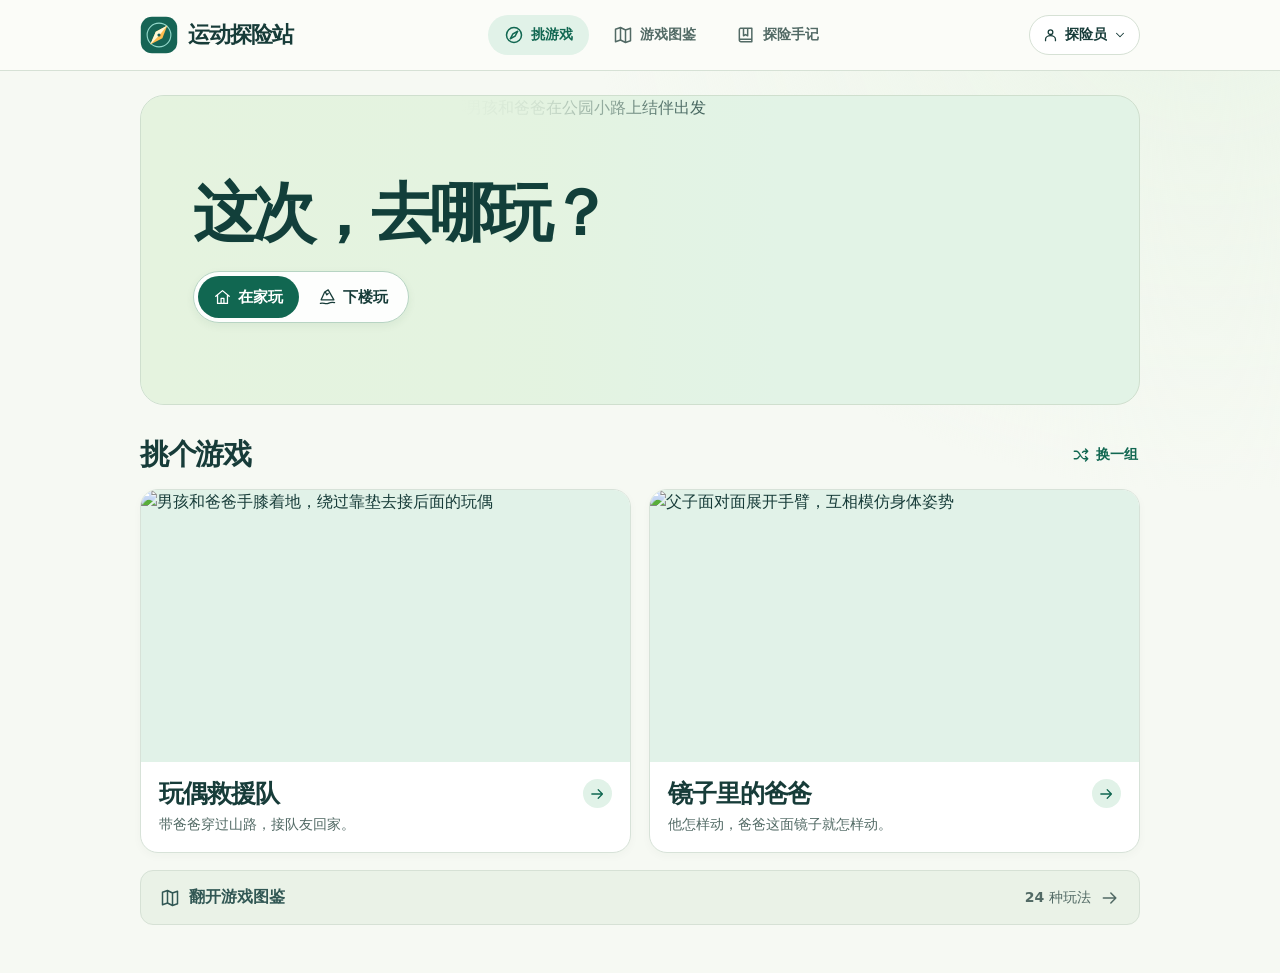
==== play/index.html @ 9a11d09f "Add the independent family movement game guide" ====
<!doctype html>
<html lang="zh-CN">
<head>
  <meta charset="utf-8">
  <meta name="viewport" content="width=device-width,initial-scale=1,viewport-fit=cover">
  <meta name="theme-color" content="#f7faf5">
  <meta name="description" content="挑一个亲子运动游戏，在家或下楼，带爸爸玩出自己的规则。">
  <title>运动探险站 · 亲子小游戏</title>
  <link rel="icon" type="image/svg+xml" href="./compass.svg">
  <link rel="stylesheet" href="./play.css">
  <script defer src="./games.js"></script>
  <script defer src="./app.js"></script>
</head>
<body>
  <svg class="symbols" xmlns="http://www.w3.org/2000/svg" aria-hidden="true">
    <symbol id="i-compass" viewBox="0 0 24 24"><circle cx="12" cy="12" r="9"/><path d="m16.5 7.5-3.2 5.8-5.8 3.2 3.2-5.8z"/></symbol>
    <symbol id="i-map" viewBox="0 0 24 24"><path d="m3 5 6-2 6 3 6-2v15l-6 2-6-3-6 2zM9 3v15m6-12v15"/></symbol>
    <symbol id="i-book" viewBox="0 0 24 24"><path d="M5 4h14v16H6a2 2 0 0 1-2-2V6a2 2 0 0 1 1-2ZM5 17h14M9 4v9l2.5-1.5L14 13V4"/></symbol>
    <symbol id="i-home" viewBox="0 0 24 24"><path d="m2.5 11 9.5-8 9.5 8M5 9.5V21h14V9.5M10 21v-7h4v7"/></symbol>
    <symbol id="i-out" viewBox="0 0 24 24"><path d="m8 5 5-3 8 14H3L8 5Zm1 0 2 4 2-2M2 21c4-2 7 2 11 0s6-2 9-1"/></symbol>
    <symbol id="i-change" viewBox="0 0 24 24"><path d="M3 7h3c4 0 6 10 10 10h5m-3-3 3 3-3 3M3 17h3c1.5 0 2.8-1.5 4-3.5M14 8.5c.8-1 1.6-1.5 3-1.5h4m-3-3 3 3-3 3"/></symbol>
    <symbol id="i-arrow" viewBox="0 0 24 24"><path d="M4 12h15m-6-6 6 6-6 6"/></symbol>
    <symbol id="i-chevron" viewBox="0 0 24 24"><path d="m6 9 6 6 6-6"/></symbol>
    <symbol id="i-heart" viewBox="0 0 24 24"><path d="M20.5 5.4a5 5 0 0 0-7.1 0L12 6.9l-1.4-1.5a5 5 0 0 0-7.1 7.1L12 21l8.5-8.5a5 5 0 0 0 0-7.1Z"/></symbol>
    <symbol id="i-edit" viewBox="0 0 24 24"><path d="m14.5 5.5 4 4M4 20l4.8-1.1L20 7.7a2.8 2.8 0 0 0-4-4L4.8 15Z"/></symbol>
    <symbol id="i-person" viewBox="0 0 24 24"><circle cx="12" cy="8" r="3.3"/><path d="M5 20v-2a7 5 0 0 1 14 0v2"/></symbol>
    <symbol id="i-close" viewBox="0 0 24 24"><path d="m6 6 12 12M18 6 6 18"/></symbol>
    <symbol id="i-expand" viewBox="0 0 24 24"><path d="M3 9V3h6m6 0h6v6m0 6v6h-6m-6 0H3v-6"/></symbol>
    <symbol id="i-search" viewBox="0 0 24 24"><circle cx="10" cy="10" r="6.5"/><path d="m15 15 6 6"/></symbol>
    <symbol id="i-filter" viewBox="0 0 24 24"><path d="M3 6h7m5 0h6M3 18h12m4 0h2"/><circle cx="12.5" cy="6" r="2.4"/><circle cx="17" cy="18" r="2.4"/></symbol>
    <symbol id="i-spark" viewBox="0 0 24 24"><path d="m13 3 1.9 6.1L21 11l-6.1 1.9L13 19l-1.9-6.1L5 11l6.1-1.9L13 3Zm-8 12 .8 2.2L8 18l-2.2.8L5 21l-.8-2.2L2 18l2.2-.8z"/></symbol>
    <symbol id="i-flag" viewBox="0 0 24 24"><path d="M5 22V3c5-3 8 3 14 0v10c-6 3-9-3-14 0"/></symbol>
    <symbol id="i-leaf" viewBox="0 0 24 24"><path d="M5 19C0 8 10 3 21 3c0 11-5 18-14 15M4 21l10-11"/></symbol>
    <symbol id="i-foot" viewBox="0 0 24 24"><path d="M7 13c-1 1-3 1-3 4s3 4 4 1l.5-3M16 11c1 1 3 1 3 4s-3 4-4 1l-.5-3"/><ellipse cx="8" cy="8" rx="2.4" ry="4" transform="rotate(12 8 8)"/><ellipse cx="15" cy="6" rx="2.2" ry="3.5" transform="rotate(-15 15 6)"/></symbol>
    <symbol id="i-check" viewBox="0 0 24 24"><path d="m4 12 5 5L20 6"/></symbol>
  </svg>
  <header class="topbar"><div class="wrap top-inner">
    <a class="brand" href="#pick" aria-label="运动探险站首页"><img src="./compass.svg" width="40" height="40" alt=""><span>运动探险站</span></a>
    <nav class="desk-nav" aria-label="主导航">
      <a data-tab="pick" href="#pick"><svg class="icon"><use href="#i-compass"/></svg>挑游戏</a>
      <a data-tab="library" href="#library"><svg class="icon"><use href="#i-map"/></svg>游戏图鉴</a>
      <a data-tab="notes" href="#notes"><svg class="icon"><use href="#i-book"/></svg>探险手记</a>
    </nav>
    <button id="profileToggle" class="profile-chip" type="button" aria-haspopup="dialog"><svg class="icon"><use href="#i-person"/></svg><span id="profileLabel">探险员</span><svg class="icon small"><use href="#i-chevron"/></svg></button>
  </div></header>
  <main class="wrap" id="main">
    <section id="pickView">
      <div class="hero">
        <picture><source media="(max-width:600px)" srcset="./assets/cover-mobile.webp"><img src="./assets/cover.webp" fetchpriority="high" alt="男孩和爸爸在公园小路上结伴出发"></picture>
        <div class="hero-copy"><h1><span>这次，</span><span>去哪玩？</span></h1>
          <div class="place-pick" role="group" aria-label="推荐游戏的场地">
            <button type="button" data-place="home" aria-pressed="true"><svg class="icon"><use href="#i-home"/></svg>在家玩</button>
            <button type="button" data-place="out" aria-pressed="false"><svg class="icon"><use href="#i-out"/></svg>下楼玩</button>
          </div>
        </div>
      </div>
      <div class="section-head"><h2>挑个游戏</h2><button type="button" id="shuffle" class="plain"><svg class="icon"><use href="#i-change"/></svg>换一组</button></div>
      <div class="pair" id="picks"></div>
      <a href="#library" class="library-link"><span><svg class="icon"><use href="#i-map"/></svg>翻开游戏图鉴</span><span class="library-count"><span id="totalGames"></span><svg class="icon"><use href="#i-arrow"/></svg></span></a>
    </section>
    <section id="libraryView" hidden>
      <div class="view-heading"><h1>游戏图鉴</h1></div>
      <div class="library-tools"><label class="search"><svg class="icon"><use href="#i-search"/></svg><input id="search" type="search" maxlength="40" placeholder="找游戏、动作或道具" aria-label="搜索游戏"></label><button id="filterToggle" class="chip" type="button" aria-expanded="false" aria-controls="filters"><svg class="icon"><use href="#i-filter"/></svg>筛选</button></div>
      <div id="filters" class="filter-panel" hidden></div>
      <p id="resultCount" class="result-count" role="status"></p><div id="libraryGrid" class="library-grid"></div>
    </section>
    <section id="notesView" hidden><div class="view-heading"><h1>探险手记</h1><p id="noteOwner"></p></div>
      <div id="noteTabs" class="note-tabs" role="group" aria-label="手记内容"><button type="button" data-note-tab="stories" aria-pressed="true">我的发现</button><button type="button" data-note-tab="favs" aria-pressed="false">还想再玩</button></div>
      <div id="journalContent"></div>
    </section>
    <noscript><p>请在浏览器开启 JavaScript，再来挑游戏。</p></noscript>
  </main>
  <nav class="mobile-nav" aria-label="底部导航">
    <a data-tab="pick" href="#pick"><svg class="icon"><use href="#i-compass"/></svg>挑游戏</a>
    <a data-tab="library" href="#library"><svg class="icon"><use href="#i-map"/></svg>游戏图鉴</a>
    <a data-tab="notes" href="#notes"><svg class="icon"><use href="#i-book"/></svg>探险手记</a>
  </nav>
  <dialog id="gameDialog" aria-labelledby="detailTitle"></dialog>
  <dialog id="imageDialog" class="image-dialog" aria-label="游戏大图"></dialog>
  <dialog id="noteDialog" class="small-dialog" aria-labelledby="entryTitle"></dialog>
  <dialog id="profileDialog" class="small-dialog" aria-labelledby="profileTitle"></dialog>
  <div id="toast" role="status" aria-live="polite"></div>
</body>
</html>
---- play/play.css ----
:root {
  color-scheme:light; --ink:#173c39; --ink2:#315754; --quiet:#526a65; --green:#116751; --mint:#e1f2e8; --edge:#d6e1d5; --paper:#f6f9f3; --sun:#ffce5c; --white:#fff;
  --font:"PingFang SC","Hiragino Sans GB","Microsoft YaHei","Noto Sans CJK SC",system-ui,sans-serif;
  font:16px/1.55 var(--font); color:var(--ink); background:var(--paper); -webkit-text-size-adjust:100%;
}
*{box-sizing:border-box}
body{margin:0;min-height:100vh;background:radial-gradient(ellipse at 94% 0%,#ebf5e8 0%,transparent 38rem),var(--paper)}
[hidden],.symbols{display:none!important}
button,input,textarea,select{font:inherit;color:inherit}
button,a,input,summary,textarea{touch-action:manipulation}
a{color:inherit;text-decoration:none}
button{cursor:pointer;border:0;background:none;padding:0}
a,button,input,textarea,summary,select{-webkit-tap-highlight-color:transparent}
:focus-visible{outline:3px solid #247cbe;outline-offset:3px}
button:disabled{opacity:.5;cursor:default}
h1,h2,h3,p,figure{margin:0}img{display:block;max-width:100%}
.icon{width:20px;height:20px;fill:none;stroke:currentColor;stroke-width:1.8;stroke-linecap:round;stroke-linejoin:round;flex:none;vertical-align:middle}
.icon.small{width:14px;height:14px}.wrap{width:min(calc(100% - 48px),1000px);margin-inline:auto}
.topbar{border-bottom:1px solid var(--edge);background:#fbfcf8}.top-inner{height:70px;display:flex;align-items:center;gap:32px}
.brand,.profile-chip,.desk-nav,.desk-nav a,.plain,.library-link,.library-link span,.chip,.place-pick,.place-pick button,.sheet-head,.close-btn,.primary,.secondary,.note-tabs,.note-tabs button,.peek,.stamp,.mini-link{display:inline-flex;align-items:center}
.brand{font-size:22px;font-weight:850;gap:10px;letter-spacing:-.045em;white-space:nowrap}.brand img{width:38px;height:38px}
.desk-nav{gap:8px;margin:auto}.desk-nav a{gap:7px;font-weight:650;font-size:14px;color:var(--quiet);padding:9px 16px;border-radius:22px}
.desk-nav a[aria-current=page]{background:var(--mint);color:var(--green)}
.profile-chip{max-width:175px;gap:6px;border:1px solid var(--edge);border-radius:22px;padding:8px 12px;background:white;font-size:14px;font-weight:650}
.profile-chip span{overflow:hidden;text-overflow:ellipsis;white-space:nowrap}.profile-chip .icon:first-child{width:17px}
main.wrap{padding-block:24px 48px}
.hero{position:relative;isolation:isolate;overflow:hidden;border-radius:24px;background:#e2f3e6;min-height:clamp(200px,26vw,310px);display:flex;align-items:center;border:1px solid #cfdfce}
.hero picture{position:absolute;inset:0 0 0 31%;z-index:-2;overflow:hidden}
.hero picture img{width:100%;height:100%;object-fit:cover;object-position:75% 39%}
.hero::before{content:"";position:absolute;inset:0;z-index:-1;background:linear-gradient(90deg,#e5f3df 2%,#e4f3e0 32%,#e4f3e0e6 40%,#e4f3e055 52%,transparent 64%)}
.hero-copy{position:relative;padding:30px clamp(20px,4.4vw,52px)}
.hero h1{color:#123f3a;font-size:clamp(35px,5.4vw,64px);line-height:1.14;letter-spacing:-.075em;font-weight:900;text-wrap:balance;text-shadow:0 1px 1px #e4f3df}
.place-pick{margin-top:22px;gap:4px;padding:4px;background:#fffffff0;border:1px solid #b7d4c3;border-radius:30px;box-shadow:0 3px 8px #224b3610}
.place-pick button{gap:7px;border-radius:24px;padding:8px 16px;min-height:42px;font-size:15px;font-weight:750}
.place-pick button[aria-pressed=true]{background:var(--green);color:white}.place-pick button .icon{width:17px}
.section-head{display:flex;align-items:center;justify-content:space-between;margin:28px 0 12px;gap:12px}
h2{font-size:clamp(21px,3vw,29px);letter-spacing:-.05em;line-height:1.3;font-weight:850}
.plain{color:var(--green);font-size:14px;font-weight:700;gap:6px;min-height:44px;padding:4px 2px}
.plain .icon{width:18px}.pair,.library-grid{display:grid;gap:18px}.pair{grid-template-columns:repeat(2,minmax(0,1fr))}
.card{display:flex;flex-direction:column;overflow:hidden;min-width:0;background:var(--white);border:1px solid #d7e2d8;border-radius:18px;box-shadow:0 3px 10px #173e2c08;color:var(--ink);height:100%}
.card-shot{position:relative;overflow:hidden;background:var(--mint);aspect-ratio:1.8}
.card-shot img{width:100%;height:100%;object-fit:cover;object-position:center 52%}
.card-caption{padding:15px 18px 17px;display:grid;grid-template-columns:minmax(0,1fr) auto;align-items:center;column-gap:6px}
.card h3{font-size:clamp(17px,2.5vw,25px);line-height:1.35;letter-spacing:-.045em}
.card p{grid-column:1 / -1;line-height:1.5;font-size:14px;color:var(--quiet);margin-top:4px}
.card-arrow{display:grid;place-items:center;width:29px;height:29px;background:var(--mint);border-radius:50%;color:var(--green)}.card-arrow .icon{width:17px}
.spot-heart{position:absolute;right:8px;top:8px;background:#fff9ed;color:#ad422d;padding:5px;border-radius:50%;line-height:1}.spot-heart .icon{width:15px;height:15px;fill:currentColor}
.library-link{display:flex;justify-content:space-between;gap:12px;margin-top:17px;padding:14px 19px;background:#eaf2e7;border:1px solid var(--edge);border-radius:13px;color:var(--ink2);font-weight:750}
.library-link span{gap:9px}.library-count{color:var(--quiet);font-size:14px;font-weight:550}
.view-heading{margin:8px 0 20px}.view-heading h1{font-size:clamp(31px,4.2vw,45px);font-weight:850;line-height:1.25;letter-spacing:-.06em}
.view-heading p{color:var(--quiet);font-size:15px;margin-top:7px}
.library-tools{display:flex;gap:8px}.search{display:flex;align-items:center;gap:8px;background:white;border:1px solid var(--edge);border-radius:12px;padding:0 13px;flex:1;min-width:0}
.search input{width:100%;min-height:44px;border:0;background:transparent;outline:none;font-size:16px}.search:focus-within{outline:2px solid var(--green)}
.chip,.stamp,.primary,.secondary,.mini-link{gap:7px;justify-content:center;min-height:44px;padding:8px 14px;border-radius:12px;font-size:14px;font-weight:700}
.chip,.stamp,.secondary{background:#fff;border:1px solid var(--edge)}
.chip[aria-expanded=true],.chip[aria-pressed=true],.stamp[aria-pressed=true],.secondary[aria-pressed=true]{color:var(--green);background:var(--mint);border-color:#80b9a2}
.primary{background:var(--green);color:white}.secondary .icon,.primary .icon,.chip .icon,.stamp .icon{width:17px}
.filter-panel{padding:14px 16px;background:#edf4ea;border-radius:12px;margin-top:10px}
.filter-row{display:flex;align-items:center;gap:6px;flex-wrap:wrap;margin-bottom:8px}.filter-row:last-child{margin:0}.filter-row strong{font-size:13px;margin-right:5px}
.filter-row .chip{min-height:38px;padding:5px 10px;font-weight:600}.result-count{color:var(--quiet);font-size:13px;margin:14px 0 10px}
.library-grid{grid-template-columns:repeat(3,minmax(0,1fr));gap:14px}.library-grid .card h3{font-size:18px}.library-grid .card-caption{padding:11px 13px 13px}.library-grid .card p{font-size:13px}
.note-tabs{background:#e9f0e6;border-radius:20px;padding:3px;gap:2px;margin-bottom:18px}
.note-tabs button{min-height:40px;padding:5px 16px;border-radius:19px;font-weight:700;font-size:14px}.note-tabs button[aria-pressed=true]{background:white;color:var(--green);box-shadow:0 1px 4px #164b3518}
.empty{grid-column:1/-1;border:1px dashed #a6c3b4;border-radius:16px;background:#f0f6ed;padding:28px;text-align:center;display:grid;justify-items:center;gap:10px}
.empty>.icon{width:34px;height:34px;color:var(--green)}.empty p{font-size:14px;color:var(--quiet);max-width:34em}.empty .primary{margin-top:3px}
.story-list{display:grid;gap:10px}.story{display:flex;gap:14px;align-items:center;border:1px solid var(--edge);border-radius:15px;background:white;padding:12px}
.story img{width:86px;height:68px;object-fit:cover;border-radius:9px}.story-body{flex:1;min-width:0}.story-body strong{font-size:16px}.story-body p{overflow-wrap:anywhere;white-space:pre-line;font-size:14px;margin-top:3px}.story a{color:var(--green);font-size:13px;font-weight:680}
.mini-link{color:var(--green);padding-inline:5px}.mobile-nav{display:none}
dialog{width:min(570px,calc(100% - 24px));max-width:100%;max-height:min(90dvh,840px);padding:0;border:1px solid #bfd0c3;border-radius:21px;background:#fcfdf8;color:var(--ink);box-shadow:0 18px 80px #102b3040;overflow:hidden}
dialog[open]{display:flex;flex-direction:column}dialog::backdrop{background:#132e2c70}body:has(dialog[open]){overflow:hidden}
.sheet-head{justify-content:space-between;gap:8px;padding:9px 16px;min-height:53px;flex:0 0 auto;border-bottom:1px solid var(--edge)}
.sheet-head>span{font-size:13px;font-weight:700;color:var(--quiet);display:inline-flex;align-items:center;gap:6px}.sheet-head>span .icon{color:var(--green);width:16px}
.close-btn{border-radius:50%;justify-content:center;min-width:40px;min-height:40px;background:#eaf2e8;color:var(--ink)}
.sheet-scroll{overflow-y:auto;overscroll-behavior:contain;min-height:0;scrollbar-width:thin}
.art-open{position:relative;display:block;background:var(--mint);width:100%;height:clamp(145px,26dvh,250px);overflow:hidden}
.art-open img{width:100%;height:100%;object-fit:contain;background:#edf4e9}
.art-open .peek{position:absolute;right:12px;bottom:10px;gap:4px;background:#fffffff1;color:var(--ink);padding:5px 9px;border-radius:20px;font-size:12px;font-weight:650}.peek .icon{width:14px;height:14px}
.detail-copy{padding:17px 21px 11px}.detail-copy h2{font-size:26px;line-height:1.25}.gear{color:var(--quiet);font-size:13px;margin-top:5px}
.invite{font-size:16px;font-weight:730;line-height:1.55;border-left:3px solid #e5a438;padding-left:11px;margin:13px 0 9px}
.how{font-size:15px}.fold{border:1px solid var(--edge);background:white;border-radius:11px;margin-top:9px;padding:0 12px}
.fold summary{cursor:pointer;list-style:none;display:flex;align-items:center;gap:7px;min-height:44px;font-size:14px;font-weight:730}
.fold summary::-webkit-details-marker{display:none}.fold summary>.icon:first-child{width:17px;color:var(--green)}.fold .fold-arrow{margin-left:auto;width:16px}
.fold[open] .fold-arrow{transform:rotate(180deg)}.fold p{padding-bottom:11px;font-size:14px;color:var(--ink2)}
.fold a{text-decoration:underline;text-underline-offset:3px}.fold.invent{background:#fff6dc;border-color:#e9d69a}
.sheet-actions{display:flex;gap:9px;padding:10px 17px max(10px,env(safe-area-inset-bottom));border-top:1px solid var(--edge);background:#fcfdf8;flex:0 0 auto}.sheet-actions button{flex:1}
.image-dialog{width:min(960px,calc(100% - 20px));background:#152c2c;color:white}.lightbox-top{padding:9px 12px;display:flex;align-items:center;justify-content:space-between;font-weight:650}
.image-dialog img{width:100%;max-height:76dvh;object-fit:contain}.small-dialog{width:min(440px,calc(100% - 24px))}
.small-dialog h2{font-size:21px}.form-body{padding:7px 17px 16px;overflow:auto;overscroll-behavior:contain}.form-body h3,.form-body label.title{display:block;font-size:14px;font-weight:750;margin:12px 0 8px}
.stamp-row,.crew-list{display:flex;flex-wrap:wrap;gap:6px}.stamp{padding:6px 10px;min-height:40px}
.form-body textarea,.form-body input{border:1px solid #b1c7b9;border-radius:9px;background:#fff;width:100%;padding:9px 11px;font-size:16px}
.form-body textarea{min-height:70px;resize:vertical}.form-body .primary{margin-top:12px;width:100%}.form-hint{font-size:13px;color:var(--quiet);margin-top:6px}.form-error{color:#96392f;font-size:14px;margin-top:6px}
#toast{position:fixed;z-index:8;left:50%;bottom:24px;transform:translateX(-50%);pointer-events:none;font-size:14px;color:white;background:#163f39;border-radius:25px;text-align:center;max-width:90vw}
#toast:not(:empty){padding:9px 16px;box-shadow:0 3px 12px #12362622}
.detail-status:not(:empty){padding:5px 16px;color:var(--green);background:var(--mint);font-size:13px;flex:0 0 auto}
.chip.in-use{border-color:#80b9a2;color:var(--green)}
.story-body strong .icon{width:16px;color:var(--green)}
@media(hover:hover){.card:hover{border-color:#81b39d;box-shadow:0 5px 16px #164b3515}.plain:hover,.mini-link:hover{text-decoration:underline}.primary:hover,.place-pick button[aria-pressed=true]:hover{background:#0c5144}}
@media(max-width:680px){
  .wrap{width:calc(100% - 30px)}.top-inner{height:57px;gap:8px;justify-content:space-between}.brand{font-size:20px;gap:7px}.brand img{width:33px;height:33px}.desk-nav{display:none}
  .profile-chip{font-size:12px;padding:7px 9px;max-width:130px;min-height:36px}
  main.wrap{padding-block:13px calc(86px + env(safe-area-inset-bottom))}.hero{min-height:185px;border-radius:18px}.hero-copy{padding:19px 14px;align-self:stretch;display:flex;flex-direction:column;align-items:flex-start;justify-content:space-between}
  .hero picture{left:23%}.hero picture img{object-position:66% center}.hero::before{background:linear-gradient(90deg,#e7f4e3 0%,#e5f3e0 24%,#e5f3e0ba 35%,#e5f3e03b 48%,transparent 62%)}
  .hero h1{font-size:clamp(27px,7.2vw,42px);max-width:4em;line-height:1.15;letter-spacing:-.06em}
  .hero h1 span{display:block;white-space:nowrap}
  .place-pick{margin-top:15px;padding:3px;gap:1px}.place-pick button{padding:6px 9px;font-size:13px;min-height:38px;gap:4px}.place-pick button .icon{width:15px}
  .section-head{margin:14px 0 7px}.section-head h2{font-size:22px}.pair,.library-grid{gap:10px;grid-template-columns:repeat(2,minmax(0,1fr))}
  .card{border-radius:13px}.card-shot{aspect-ratio:1.42}.card-caption,.library-grid .card-caption{padding:9px 10px 11px;display:block}
  .card h3,.library-grid .card h3{font-size:16px;line-height:1.4}.card p,.library-grid .card p{font-size:12px;line-height:1.5;margin-top:3px}.card-arrow{display:none}
  .library-link{padding:12px 13px;margin-top:12px;font-size:14px}.library-count{font-size:12px}.view-heading{margin:7px 0 15px}.view-heading h1{font-size:31px}
  .mobile-nav{display:flex;justify-content:space-around;position:fixed;bottom:0;left:0;right:0;z-index:2;padding:5px 0 max(5px,env(safe-area-inset-bottom));background:#fffffff5;border-top:1px solid var(--edge)}
  .mobile-nav a{display:flex;min-height:48px;min-width:76px;align-items:center;flex-direction:column;justify-content:center;gap:3px;font-size:11px;font-weight:650;color:var(--quiet);border-radius:14px}
  .mobile-nav a[aria-current=page]{color:var(--green);background:#e6f3e9}.mobile-nav .icon{width:21px;height:21px}
  dialog:not(.image-dialog){width:100%;margin:auto auto 0;max-height:93dvh;border-radius:20px 20px 0 0;border-bottom:0}
  .detail-copy{padding:13px 16px 12px}.detail-copy h2{font-size:24px}.sheet-head{padding:6px 12px;min-height:46px}
  .art-open{height:clamp(140px,24dvh,215px)}.small-dialog .form-body{padding-bottom:max(18px,env(safe-area-inset-bottom))}
  #toast{bottom:calc(74px + env(safe-area-inset-bottom))}.empty{padding:24px 15px}
}
@media(max-width:360px){.wrap{width:calc(100% - 20px)}.pair,.library-grid{gap:7px}.hero{min-height:167px}.card h3,.library-grid .card h3{font-size:15px}.place-pick button{min-height:36px}}
@media(prefers-reduced-motion:no-preference){.card{transition:box-shadow .16s,border-color .16s}.card:hover .card-shot img{transform:scale(1.015)}.card-shot img{transition:transform .25s}}
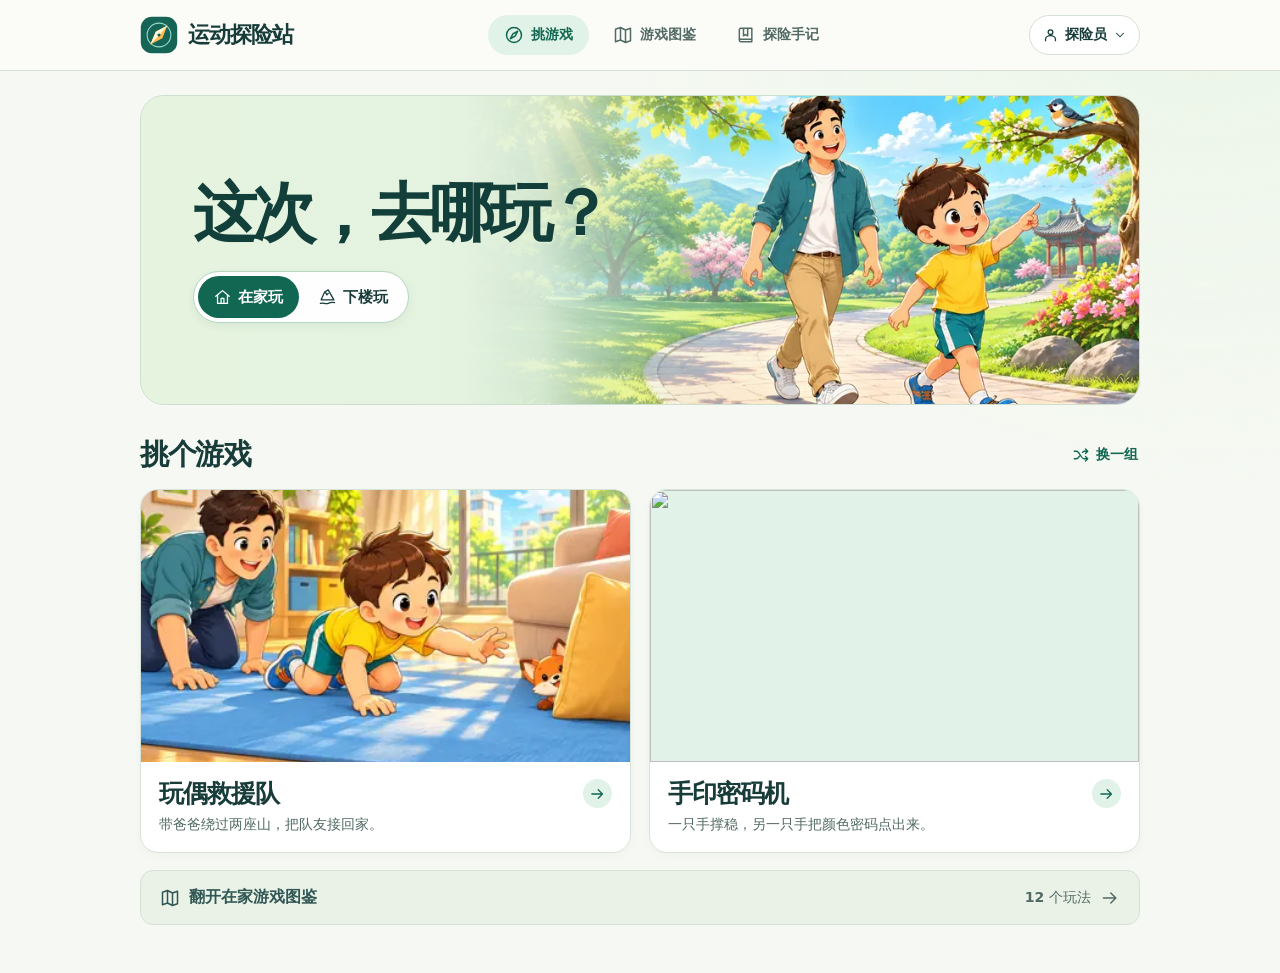
==== commit 665968fa: "Separate game shelves and add illustrated standard rules" ====
--- a/play/index.html
+++ b/play/index.html
@@ -7,9 +7,9 @@
   <meta name="description" content="挑一个亲子运动游戏，在家或下楼，带爸爸玩出自己的规则。">
   <title>运动探险站 · 亲子小游戏</title>
   <link rel="icon" type="image/svg+xml" href="./compass.svg">
-  <link rel="stylesheet" href="./play.css">
-  <script defer src="./games.js"></script>
-  <script defer src="./app.js"></script>
+  <link rel="stylesheet" href="./play.css?guide=2">
+  <script defer src="./games.js?guide=2"></script>
+  <script defer src="./app.js?guide=2"></script>
 </head>
 <body>
   <svg class="symbols" xmlns="http://www.w3.org/2000/svg" aria-hidden="true">
@@ -56,10 +56,14 @@
       </div>
       <div class="section-head"><h2>挑个游戏</h2><button type="button" id="shuffle" class="plain"><svg class="icon"><use href="#i-change"/></svg>换一组</button></div>
       <div class="pair" id="picks"></div>
-      <a href="#library" class="library-link"><span><svg class="icon"><use href="#i-map"/></svg>翻开游戏图鉴</span><span class="library-count"><span id="totalGames"></span><svg class="icon"><use href="#i-arrow"/></svg></span></a>
+      <a href="#library/home" class="library-link" id="openLibrary"><span><svg class="icon"><use href="#i-map"/></svg><span id="libraryLinkLabel">翻开在家游戏图鉴</span></span><span class="library-count"><span id="totalGames"></span><svg class="icon"><use href="#i-arrow"/></svg></span></a>
     </section>
     <section id="libraryView" hidden>
       <div class="view-heading"><h1>游戏图鉴</h1></div>
+      <nav class="place-shelves" aria-label="按场地浏览游戏">
+        <a href="#library/home" data-shelf="home"><svg class="icon"><use href="#i-home"/></svg>在家玩</a>
+        <a href="#library/out" data-shelf="out"><svg class="icon"><use href="#i-out"/></svg>下楼玩</a>
+      </nav>
       <div class="library-tools"><label class="search"><svg class="icon"><use href="#i-search"/></svg><input id="search" type="search" maxlength="40" placeholder="找游戏、动作或道具" aria-label="搜索游戏"></label><button id="filterToggle" class="chip" type="button" aria-expanded="false" aria-controls="filters"><svg class="icon"><use href="#i-filter"/></svg>筛选</button></div>
       <div id="filters" class="filter-panel" hidden></div>
       <p id="resultCount" class="result-count" role="status"></p><div id="libraryGrid" class="library-grid"></div>
@@ -76,7 +80,7 @@
     <a data-tab="notes" href="#notes"><svg class="icon"><use href="#i-book"/></svg>探险手记</a>
   </nav>
   <dialog id="gameDialog" aria-labelledby="detailTitle"></dialog>
-  <dialog id="imageDialog" class="image-dialog" aria-label="游戏大图"></dialog>
+  <dialog id="imageDialog" class="image-dialog" aria-labelledby="photoTitle"></dialog>
   <dialog id="noteDialog" class="small-dialog" aria-labelledby="entryTitle"></dialog>
   <dialog id="profileDialog" class="small-dialog" aria-labelledby="profileTitle"></dialog>
   <div id="toast" role="status" aria-live="polite"></div>
--- a/play/play.css
+++ b/play/play.css
@@ -49,6 +49,10 @@
 .library-link span{gap:9px}.library-count{color:var(--quiet);font-size:14px;font-weight:550}
 .view-heading{margin:8px 0 20px}.view-heading h1{font-size:clamp(31px,4.2vw,45px);font-weight:850;line-height:1.25;letter-spacing:-.06em}
 .view-heading p{color:var(--quiet);font-size:15px;margin-top:7px}
+.place-shelves{display:grid;grid-template-columns:1fr 1fr;max-width:460px;margin:0 0 16px;padding:4px;gap:4px;background:#e5eee3;border:1px solid #cbdccb;border-radius:15px}
+.place-shelves a{min-height:44px;display:flex;align-items:center;justify-content:center;gap:8px;border-radius:11px;font-weight:750;color:var(--ink2)}
+.place-shelves a[aria-current]{background:var(--green);color:white;box-shadow:0 2px 4px #153d351a}
+.place-shelves .icon{width:18px;height:18px}
 .library-tools{display:flex;gap:8px}.search{display:flex;align-items:center;gap:8px;background:white;border:1px solid var(--edge);border-radius:12px;padding:0 13px;flex:1;min-width:0}
 .search input{width:100%;min-height:44px;border:0;background:transparent;outline:none;font-size:16px}.search:focus-within{outline:2px solid var(--green)}
 .chip,.stamp,.primary,.secondary,.mini-link{gap:7px;justify-content:center;min-height:44px;padding:8px 14px;border-radius:12px;font-size:14px;font-weight:700}
@@ -76,15 +80,34 @@
 .art-open img{width:100%;height:100%;object-fit:contain;background:#edf4e9}
 .art-open .peek{position:absolute;right:12px;bottom:10px;gap:4px;background:#fffffff1;color:var(--ink);padding:5px 9px;border-radius:20px;font-size:12px;font-weight:650}.peek .icon{width:14px;height:14px}
 .detail-copy{padding:17px 21px 11px}.detail-copy h2{font-size:26px;line-height:1.25}.gear{color:var(--quiet);font-size:13px;margin-top:5px}
-.invite{font-size:16px;font-weight:730;line-height:1.55;border-left:3px solid #e5a438;padding-left:11px;margin:13px 0 9px}
+.standard{margin:13px 0 15px}
+.standard-heading{display:flex;align-items:center;justify-content:space-between;gap:8px}
+.standard-heading h3{font-size:17px;line-height:1.4;letter-spacing:-.02em}
+.guide-link{display:inline-flex;align-items:center;gap:5px;min-height:42px;color:var(--green);font-weight:700;font-size:13px}
+.step-list{list-style:none;margin:0;padding:0}
+.step-list li{display:grid;grid-template-columns:minmax(128px,38%) minmax(0,1fr);align-items:center;gap:14px;padding:12px 0;border-top:1px solid var(--edge)}
+.step-list li:last-child{border-bottom:1px solid var(--edge)}
+.step-shot{display:grid;align-items:center;overflow:hidden;width:100%;min-height:64px;border-radius:10px;background:#eaf2e8}
+.step-shot img{width:100%;height:auto;display:block}
+.step-copy h4{display:flex;align-items:center;gap:6px;font-size:16px;line-height:1.4;margin:0 0 4px}
+.step-number{display:grid;place-items:center;flex:0 0 21px;height:21px;border-radius:50%;font:750 12px/1 var(--font);color:#145d4b;background:#dceee0}
+.step-copy p{font-size:14px;line-height:1.56;color:var(--ink2)}
+.legacy-shot,.how{margin-top:12px}
 .how{font-size:15px}.fold{border:1px solid var(--edge);background:white;border-radius:11px;margin-top:9px;padding:0 12px}
 .fold summary{cursor:pointer;list-style:none;display:flex;align-items:center;gap:7px;min-height:44px;font-size:14px;font-weight:730}
 .fold summary::-webkit-details-marker{display:none}.fold summary>.icon:first-child{width:17px;color:var(--green)}.fold .fold-arrow{margin-left:auto;width:16px}
 .fold[open] .fold-arrow{transform:rotate(180deg)}.fold p{padding-bottom:11px;font-size:14px;color:var(--ink2)}
 .fold a{text-decoration:underline;text-underline-offset:3px}.fold.invent{background:#fff6dc;border-color:#e9d69a}
 .sheet-actions{display:flex;gap:9px;padding:10px 17px max(10px,env(safe-area-inset-bottom));border-top:1px solid var(--edge);background:#fcfdf8;flex:0 0 auto}.sheet-actions button{flex:1}
-.image-dialog{width:min(960px,calc(100% - 20px));background:#152c2c;color:white}.lightbox-top{padding:9px 12px;display:flex;align-items:center;justify-content:space-between;font-weight:650}
-.image-dialog img{width:100%;max-height:76dvh;object-fit:contain}.small-dialog{width:min(440px,calc(100% - 24px))}
+.image-dialog{width:min(830px,calc(100% - 16px));max-height:95dvh;background:#fcfdf8;color:var(--ink)}
+.lightbox-top{padding:6px 12px 6px 16px;display:flex;align-items:center;justify-content:space-between;gap:10px;border-bottom:1px solid var(--edge);flex:none}
+.lightbox-top h2{font-size:19px}
+.photo-frame{overflow-y:auto;min-height:0;overscroll-behavior:contain}.photo-frame img{width:100%;max-height:58dvh;object-fit:contain;background:#eaf2e8}
+.photo-frame figcaption{padding:13px 16px 15px}.photo-frame strong{font-size:17px}.photo-frame p{margin-top:4px;font-size:15px;color:var(--ink2)}
+.photo-controls{flex:none;display:flex;align-items:center;justify-content:space-between;gap:10px;padding:8px 12px;border-top:1px solid var(--edge)}
+.photo-controls button{display:flex;align-items:center;justify-content:center;gap:6px;min-height:44px;padding:6px 12px;background:var(--mint);border-radius:11px;color:var(--green);font-weight:700;font-size:14px}
+.photo-controls button:disabled{opacity:.4}.photo-controls .icon{width:17px}.back-arrow{transform:rotate(180deg)}.photo-controls span{color:var(--quiet);font-size:14px}
+.small-dialog{width:min(440px,calc(100% - 24px))}
 .small-dialog h2{font-size:21px}.form-body{padding:7px 17px 16px;overflow:auto;overscroll-behavior:contain}.form-body h3,.form-body label.title{display:block;font-size:14px;font-weight:750;margin:12px 0 8px}
 .stamp-row,.crew-list{display:flex;flex-wrap:wrap;gap:6px}.stamp{padding:6px 10px;min-height:40px}
 .form-body textarea,.form-body input{border:1px solid #b1c7b9;border-radius:9px;background:#fff;width:100%;padding:9px 11px;font-size:16px}
@@ -104,7 +127,7 @@
   .hero h1 span{display:block;white-space:nowrap}
   .place-pick{margin-top:15px;padding:3px;gap:1px}.place-pick button{padding:6px 9px;font-size:13px;min-height:38px;gap:4px}.place-pick button .icon{width:15px}
   .section-head{margin:14px 0 7px}.section-head h2{font-size:22px}.pair,.library-grid{gap:10px;grid-template-columns:repeat(2,minmax(0,1fr))}
-  .card{border-radius:13px}.card-shot{aspect-ratio:1.42}.card-caption,.library-grid .card-caption{padding:9px 10px 11px;display:block}
+  .card{border-radius:13px}.card-shot{aspect-ratio:1.6}.card-caption,.library-grid .card-caption{padding:9px 10px 11px;display:block}
   .card h3,.library-grid .card h3{font-size:16px;line-height:1.4}.card p,.library-grid .card p{font-size:12px;line-height:1.5;margin-top:3px}.card-arrow{display:none}
   .library-link{padding:12px 13px;margin-top:12px;font-size:14px}.library-count{font-size:12px}.view-heading{margin:7px 0 15px}.view-heading h1{font-size:31px}
   .mobile-nav{display:flex;justify-content:space-around;position:fixed;bottom:0;left:0;right:0;z-index:2;padding:5px 0 max(5px,env(safe-area-inset-bottom));background:#fffffff5;border-top:1px solid var(--edge)}
@@ -112,6 +135,7 @@
   .mobile-nav a[aria-current=page]{color:var(--green);background:#e6f3e9}.mobile-nav .icon{width:21px;height:21px}
   dialog:not(.image-dialog){width:100%;margin:auto auto 0;max-height:93dvh;border-radius:20px 20px 0 0;border-bottom:0}
   .detail-copy{padding:13px 16px 12px}.detail-copy h2{font-size:24px}.sheet-head{padding:6px 12px;min-height:46px}
+  .step-list li{grid-template-columns:36% minmax(0,1fr);gap:10px;padding:10px 0}.step-copy h4{font-size:15px}.step-copy p{font-size:14px}.standard{margin-top:8px}
   .art-open{height:clamp(140px,24dvh,215px)}.small-dialog .form-body{padding-bottom:max(18px,env(safe-area-inset-bottom))}
   #toast{bottom:calc(74px + env(safe-area-inset-bottom))}.empty{padding:24px 15px}
 }
